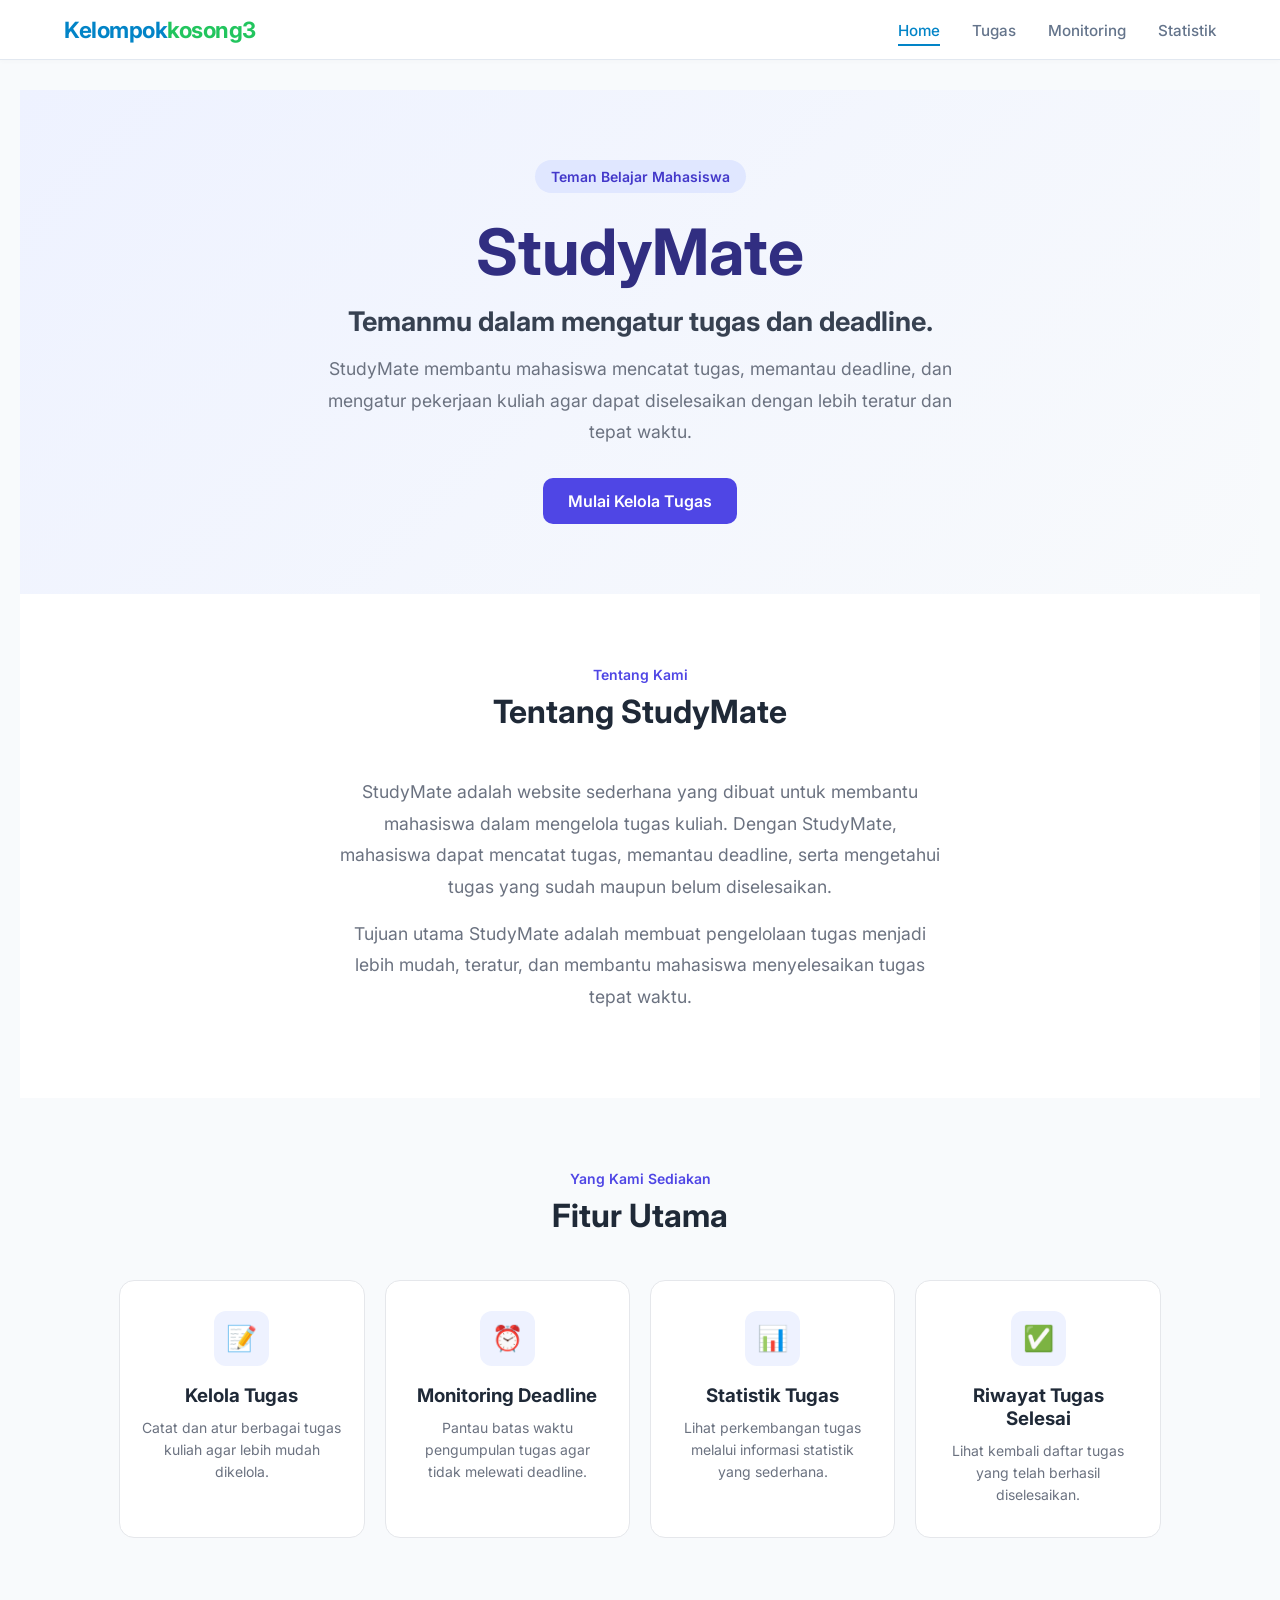
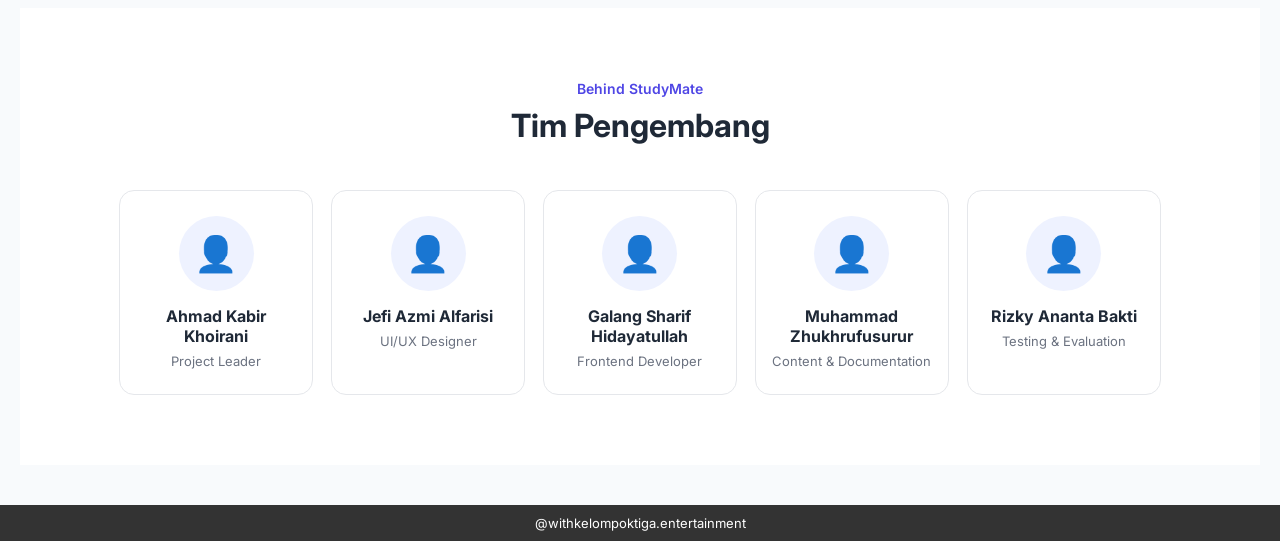
==== index.html @ 1a404bc1 "Add files via upload" ====
<!DOCTYPE html>
<html lang="id">
<head>
    <meta charset="UTF-8">
    <meta name="viewport" content="width=device-width, initial-scale=1.0">
    <title>Beranda</title>
    <link rel="stylesheet" href="css/style.css">
    <link href="https://fonts.googleapis.com/css2?family=Inter:wght@400;500;600;700&display=swap" rel="stylesheet">
</head>
<body>
<!-- header -->
<header class="office-header">
    <div class="nav-container">
        <a href="#" class="logo">Kelompok<span>kosong3</span></a>
        <!-- Menu Navigasi -->
        <nav class="nav-menu">
            <ul>
                <li><a href="index.html" class="nav-link active">Home</a></li>
                <li><a href="tugas.html" class="nav-link">Tugas</a></li>
                <li><a href="monitoring.html" class="nav-link">Monitoring</a></li>
                <li><a href="statistik.html" class="nav-link">Statistik</a></li>
            </ul>
        </nav>
        <!-- <button class="action-btn" id="portalBtn">Masuk Portal</button> -->
    </div>
</header>
<!-- header tutup -->

<main class="content-area">
   <main class="studymate-home">

    <!-- HERO SECTION -->
    <section class="hero">
        <div class="hero-content">
            <span class="hero-badge">Teman Belajar Mahasiswa</span>

            <h1>StudyMate</h1>

            <h2>
                Temanmu dalam mengatur tugas dan deadline.
            </h2>

            <p>
                StudyMate membantu mahasiswa mencatat tugas,
                memantau deadline, dan mengatur pekerjaan kuliah
                agar dapat diselesaikan dengan lebih teratur dan tepat waktu.
            </p>

            <a href="tugas.html" class="btn-primary">
                Mulai Kelola Tugas
            </a>
        </div>
    </section>


    <!-- TENTANG STUDYMATE -->
    <section class="about">
        <div class="section-title">
            <span>Tentang Kami</span>
            <h2>Tentang StudyMate</h2>
        </div>

        <div class="about-content">
            <div class="about-text">
                <p>
                    StudyMate adalah website sederhana yang dibuat untuk
                    membantu mahasiswa dalam mengelola tugas kuliah.
                    Dengan StudyMate, mahasiswa dapat mencatat tugas,
                    memantau deadline, serta mengetahui tugas yang sudah
                    maupun belum diselesaikan.
                </p>

                <p>
                    Tujuan utama StudyMate adalah membuat pengelolaan
                    tugas menjadi lebih mudah, teratur, dan membantu
                    mahasiswa menyelesaikan tugas tepat waktu.
                </p>
            </div>
        </div>
    </section>


    <!-- FITUR UTAMA -->
    <section class="features">
        <div class="section-title">
            <span>Yang Kami Sediakan</span>
            <h2>Fitur Utama</h2>
        </div>

        <div class="feature-container">

            <!-- Card 1 -->
            <div class="feature-card">
                <div class="feature-icon">📝</div>
                <h3>Kelola Tugas</h3>
                <p>
                    Catat dan atur berbagai tugas kuliah
                    agar lebih mudah dikelola.
                </p>
            </div>

            <!-- Card 2 -->
            <div class="feature-card">
                <div class="feature-icon">⏰</div>
                <h3>Monitoring Deadline</h3>
                <p>
                    Pantau batas waktu pengumpulan tugas
                    agar tidak melewati deadline.
                </p>
            </div>

            <!-- Card 3 -->
            <div class="feature-card">
                <div class="feature-icon">📊</div>
                <h3>Statistik Tugas</h3>
                <p>
                    Lihat perkembangan tugas melalui
                    informasi statistik yang sederhana.
                </p>
            </div>

            <!-- Card 4 -->
            <div class="feature-card">
                <div class="feature-icon">✅</div>
                <h3>Riwayat Tugas Selesai</h3>
                <p>
                    Lihat kembali daftar tugas yang
                    telah berhasil diselesaikan.
                </p>
            </div>

        </div>
    </section>


    <!-- TIM PENGEMBANG -->
    <section class="team">
        <div class="section-title">
            <span>Behind StudyMate</span>
            <h2>Tim Pengembang</h2>
        </div>

        <div class="team-container">

            <!-- Anggota 1 -->
            <div class="team-card">
                <div class="avatar">👤</div>
                <h3>Ahmad Kabir Khoirani</h3>
                <p>Project Leader</p>
            </div>

            <!-- Anggota 2 -->
            <div class="team-card">
                <div class="avatar">👤</div>
                <h3>Jefi Azmi Alfarisi</h3>
                <p>UI/UX Designer</p>
            </div>

            <!-- Anggota 3 -->
            <div class="team-card">
                <div class="avatar">👤</div>
                <h3>Galang Sharif Hidayatullah</h3>
                <p>Frontend Developer</p>
            </div>

            <!-- Anggota 4 -->
            <div class="team-card">
                <div class="avatar">👤</div>
                <h3>Muhammad Zhukhrufusurur</h3>
                <p>Content & Documentation</p>
            </div>

            <!-- Anggota 5 -->
            <div class="team-card">
                <div class="avatar">👤</div>
                <h3>Rizky Ananta Bakti</h3>
                <p>Testing & Evaluation</p>
            </div>

        </div>
    </section>
</main>
</main>


<!-- footer -->
<footer>
    @withkelompoktiga.entertainment
</footer>
<!-- footer tutup -->

    <!-- JavaScript untuk Interaksi Tombol -->
<script>
    const btn = document.getElementById('portalBtn');
    btn.addEventListener('click', function() {
        alert('Kalo memang lagi sedih dengerin musik ini aja yaa...');
        btn.textContent = 'Memuat...';
        btn.style.backgroundColor = '#4ade80'; // Hijau muda
        window.location.href = "https://www.youtube.com/watch?v=sEkkb8g-39g";
    });
</script>
<script src="js/script.js"></script>
</body>
</html>
---- css/style.css ----
/* Pengaturan Dasar */
* {
    box-sizing: border-box;
    margin: 0;
    padding: 0;
}

body {
    background-color: #f8fafc; 
    color: #334155; 
    font-family: 'Inter', sans-serif;
    margin: 0;
    min-height: 100vh;
    display: flex;
    flex-direction: column;
}

/* Header & Navigasi Kantor */
.office-header {
    background: #ffffff; 
    border-bottom: 1px solid #e2e8f0;
    position: fixed;
    top: 0;
    left: 0;
    width: 100%;
    z-index: 1000;
    box-shadow: 0 2px 4px rgba(0, 0, 0, 0.02);
}

.nav-container {
    max-width: 1200px;
    margin: 0 auto;
    display: flex;
    justify-content: space-between;
    align-items: center;
    padding: 16px 24px;
}

.logo {
    font-weight: 700;
    font-size: 1.4rem;
    color: #0284c7; 
    text-decoration: none;
    letter-spacing: -0.5px;
}

.logo span {
    color: #22c55e; 
}

/* Daftar Menu */
.nav-menu ul {
    list-style: none;
    display: flex;
    gap: 32px;
}

/* Tautan Menu */
.nav-link {
    text-decoration: none;
    color: #64748b;
    font-size: 0.95rem;
    font-weight: 500;
    position: relative;
    transition: color 0.2s ease;
}

/* Efek Garis Bawah saat Hover (Warna Biru) */
.nav-link::after {
    content: '';
    position: absolute;
    width: 0;
    height: 2px;
    bottom: -6px;
    left: 0;
    background-color: #0284c7;
    transition: width 0.2s ease;
}

.nav-link:hover, .nav-link.active {
    color: #0284c7;
}

.nav-link:hover::after, .nav-link.active::after {
    width: 100%;
}

/* Tombol Aksi Korporat (Warna Biru dengan Aksen Hijau) */
.action-btn {
    margin: 20px;
    background-color: #0284c7;
    border: none;
    color: #ffffff;
    padding: 10px 20px;
    font-family: 'Inter', sans-serif;
    font-size: 0.9rem;
    font-weight: 600;
    border-radius: 6px;
    cursor: pointer;
    transition: background-color 0.2s ease, transform 0.1s ease;
}

/* Efek saat tombol disentuh mouse (Berubah ke hijau muda segar) */
.action-btn:hover {
    background-color: #16a34a; 
    transform: translateY(-1px);
}

/* Area Konten Contoh */
.content-area {
    margin-top: 50px;
    text-align: center;
    padding: 40px 20px;
}

.content-area h1 {
    font-size: 2.2rem;
    font-weight: 700;
    color: #0f172a;
    margin-bottom: 12px;
}

.content-area p {
    color: #64748b;
    font-size: 1.1rem;
    max-width: 600px;
    margin: 0 auto;
}

.transisi {
    display: flex;
    justify-content: center;
}

footer {
    background-color: #333;
    color: white;
    text-align: center;
    padding: 10px;
    position: static;
    font-size: small;
    margin-top: auto;
}

/* ==================================================
   TAMBAHAN CSS - BERANDA STUDYMATE
   ================================================== */

/* GENERAL */
.studymate-home {
    width: 100%;
    overflow: hidden;
}

.studymate-home section {
    padding: 70px 8%;
}

.section-title {
    text-align: center;
    margin-bottom: 45px;
}

.section-title span {
    font-size: 14px;
    font-weight: 600;
    color: #4f46e5;
}

.section-title h2 {
    font-size: 32px;
    margin-top: 8px;
    color: #1f2937;
}


/* =========================
   HERO
   ========================= */

.hero {
    min-height: 500px;
    display: flex;
    align-items: center;
    justify-content: center;
    text-align: center;

    background: linear-gradient(
        135deg,
        #eef2ff,
        #f8fafc
    );
}

.hero-content {
    max-width: 750px;
}

.hero-badge {
    display: inline-block;
    padding: 8px 16px;
    border-radius: 30px;
    background: #e0e7ff;
    color: #4338ca;
    font-size: 14px;
    font-weight: 600;
    margin-bottom: 20px;
}

.hero h1 {
    font-size: 64px;
    margin: 0;
    color: #312e81;
}

.hero h2 {
    font-size: 27px;
    color: #374151;
    margin: 15px 0;
}

.hero p {
    max-width: 650px;
    margin: 0 auto 30px;
    line-height: 1.8;
    color: #6b7280;
}


/* TOMBOL */
.btn-primary {
    display: inline-block;
    padding: 13px 25px;
    border-radius: 10px;

    background: #4f46e5;
    color: white;

    text-decoration: none;
    font-weight: 600;

    transition: 0.3s;
}

.btn-primary:hover {
    background: #3730a3;
    transform: translateY(-2px);
}


/* =========================
   TENTANG STUDYMATE
   ========================= */

.about {
    background: white;
}

.about-content {
    max-width: 850px;
    margin: auto;
    text-align: center;
}

.about-text p {
    color: #6b7280;
    line-height: 1.8;
    margin-bottom: 15px;
}


/* =========================
   FITUR UTAMA
   ========================= */

.features {
    background: #f8fafc;
}

.feature-container {
    display: grid;
    grid-template-columns: repeat(4, 1fr);
    gap: 20px;
}

.feature-card {
    background: white;
    padding: 30px 22px;
    border-radius: 15px;
    text-align: center;

    border: 1px solid #e5e7eb;

    transition: 0.3s;
}

.feature-card:hover {
    transform: translateY(-5px);
    box-shadow: 0 10px 25px rgba(0, 0, 0, 0.08);
}

.feature-icon {
    width: 55px;
    height: 55px;

    margin: 0 auto 18px;

    display: flex;
    align-items: center;
    justify-content: center;

    background: #eef2ff;
    border-radius: 12px;

    font-size: 25px;
}

.feature-card h3 {
    color: #1f2937;
    margin-bottom: 10px;
}

.feature-card p {
    color: #6b7280;
    line-height: 1.6;
    font-size: 14px;
}


/* =========================
   TIM PENGEMBANG
   ========================= */

.team {
    background: white;
}

.team-container {
    display: grid;
    grid-template-columns: repeat(5, 1fr);
    gap: 18px;
}

.team-card {
    padding: 25px 15px;
    text-align: center;

    border: 1px solid #e5e7eb;
    border-radius: 15px;

    transition: 0.3s;
}

.team-card:hover {
    transform: translateY(-5px);
    box-shadow: 0 8px 20px rgba(0, 0, 0, 0.07);
}

.avatar {
    width: 75px;
    height: 75px;

    margin: 0 auto 15px;

    display: flex;
    align-items: center;
    justify-content: center;

    border-radius: 50%;

    background: #eef2ff;

    font-size: 35px;
}

.team-card h3 {
    font-size: 16px;
    color: #1f2937;
    margin-bottom: 7px;
}

.team-card p {
    font-size: 13px;
    color: #6b7280;
}


/* =========================
   RESPONSIVE
   ========================= */

@media (max-width: 1000px) {

    .feature-container {
        grid-template-columns: repeat(2, 1fr);
    }

    .team-container {
        grid-template-columns: repeat(3, 1fr);
    }

}


@media (max-width: 600px) {

    .studymate-home section {
        padding: 50px 6%;
    }

    .hero h1 {
        font-size: 45px;
    }

    .hero h2 {
        font-size: 21px;
    }

    .feature-container {
        grid-template-columns: 1fr;
    }

    .team-container {
        grid-template-columns: 1fr;
    }

}

/* CSS Tugas */


/* CSS Monitoring */


/* CSS Statik */
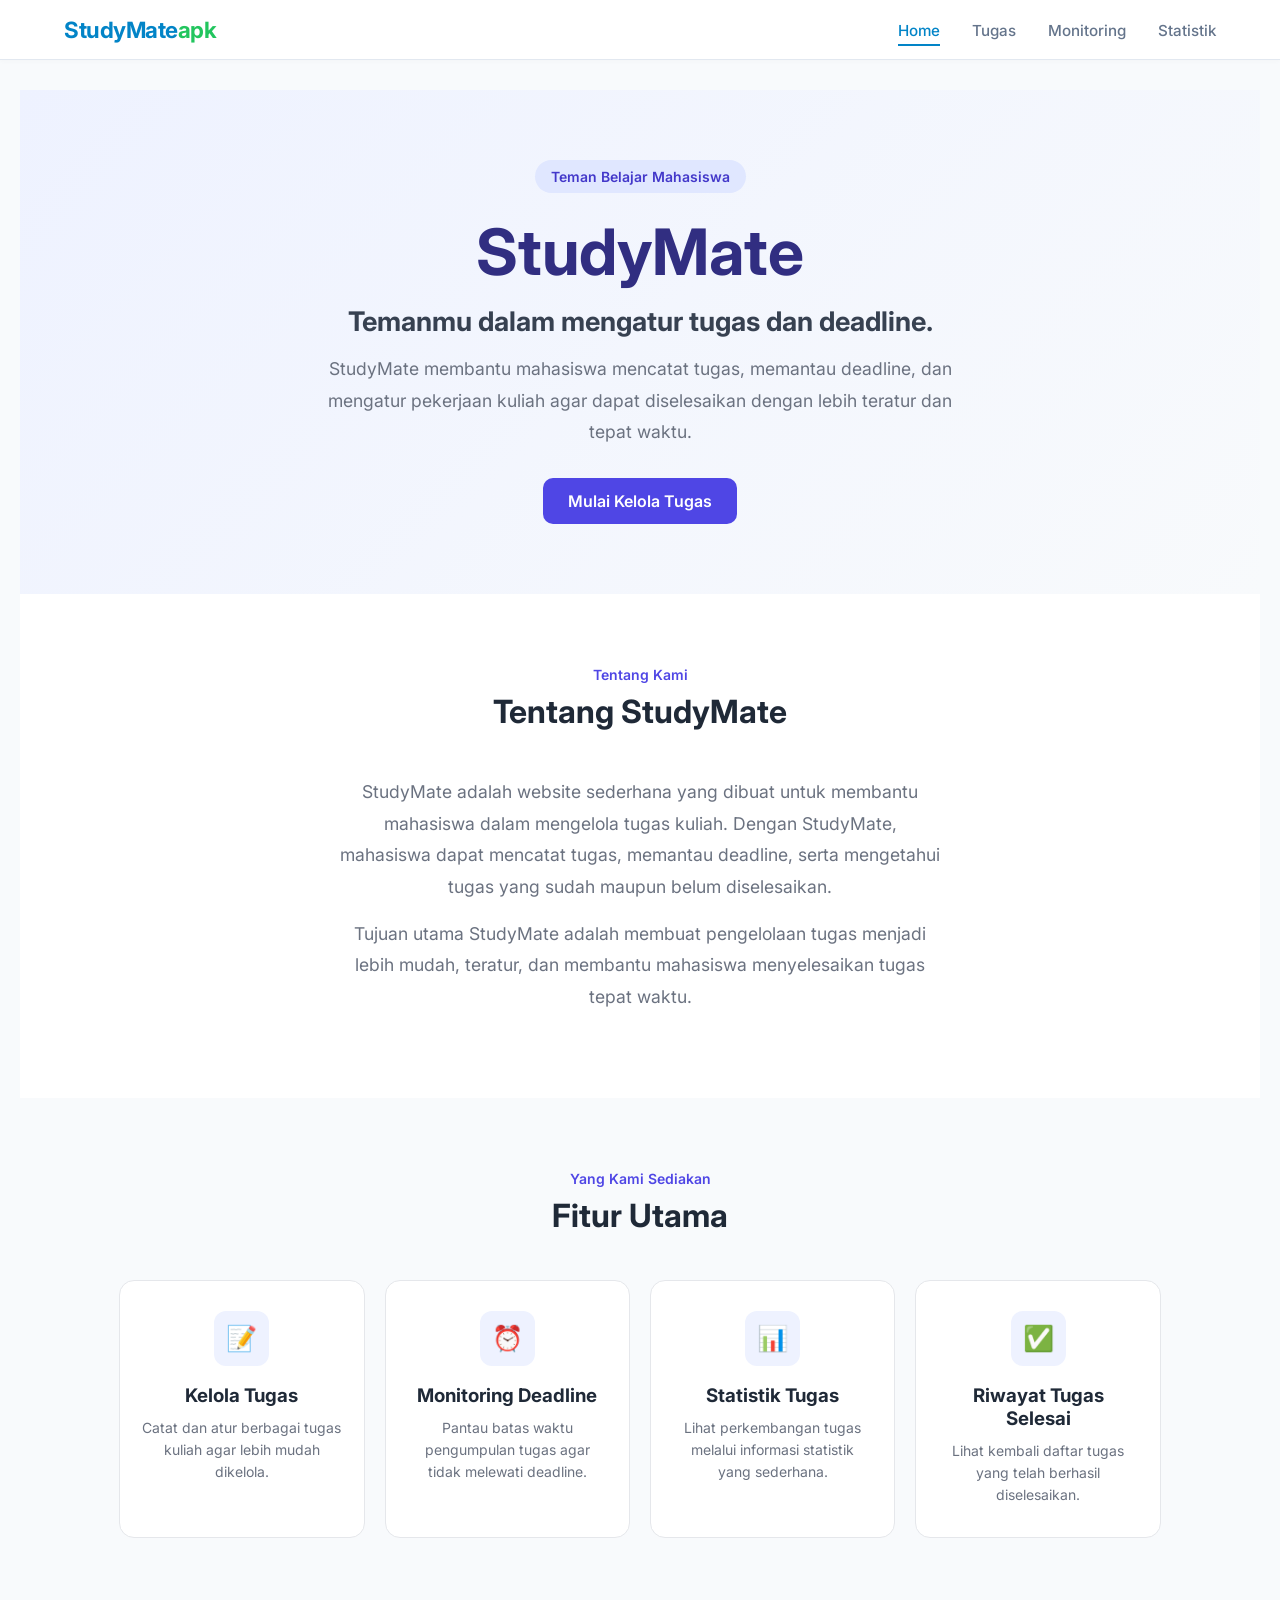
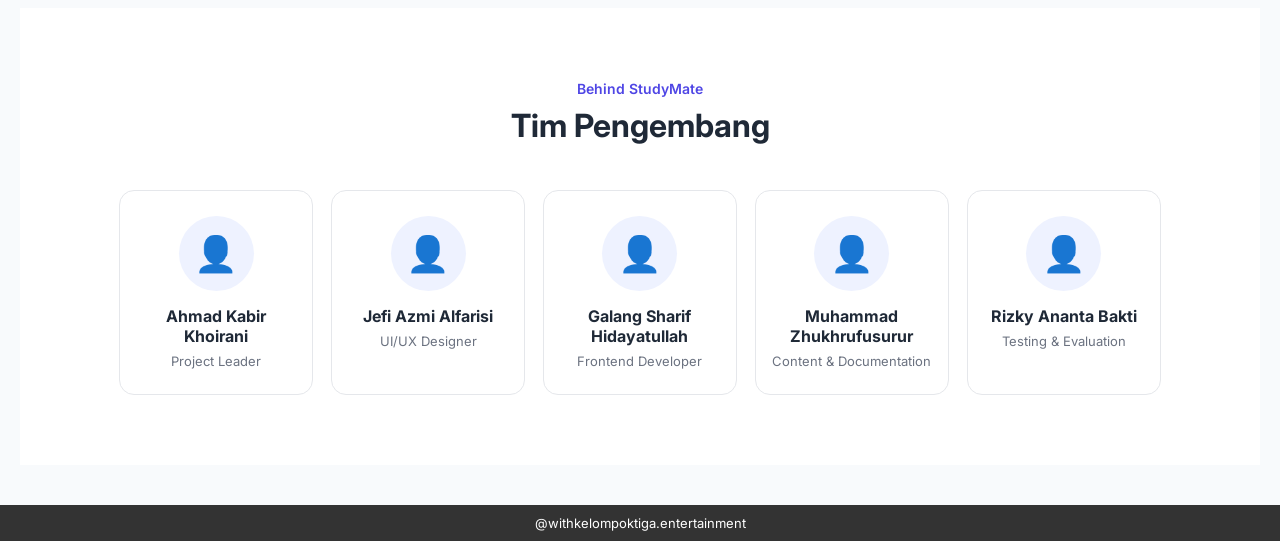
==== commit cfda88d8: "merubah tulisan" ====
--- a/index.html
+++ b/index.html
@@ -11,7 +11,7 @@
 <!-- header -->
 <header class="office-header">
     <div class="nav-container">
-        <a href="#" class="logo">Kelompok<span>kosong3</span></a>
+        <a href="index.html" class="logo">StudyMate<span>apk</span></a>
         <!-- Menu Navigasi -->
         <nav class="nav-menu">
             <ul>
@@ -201,4 +201,4 @@
 </script>
 <script src="js/script.js"></script>
 </body>
-</html>+</html>
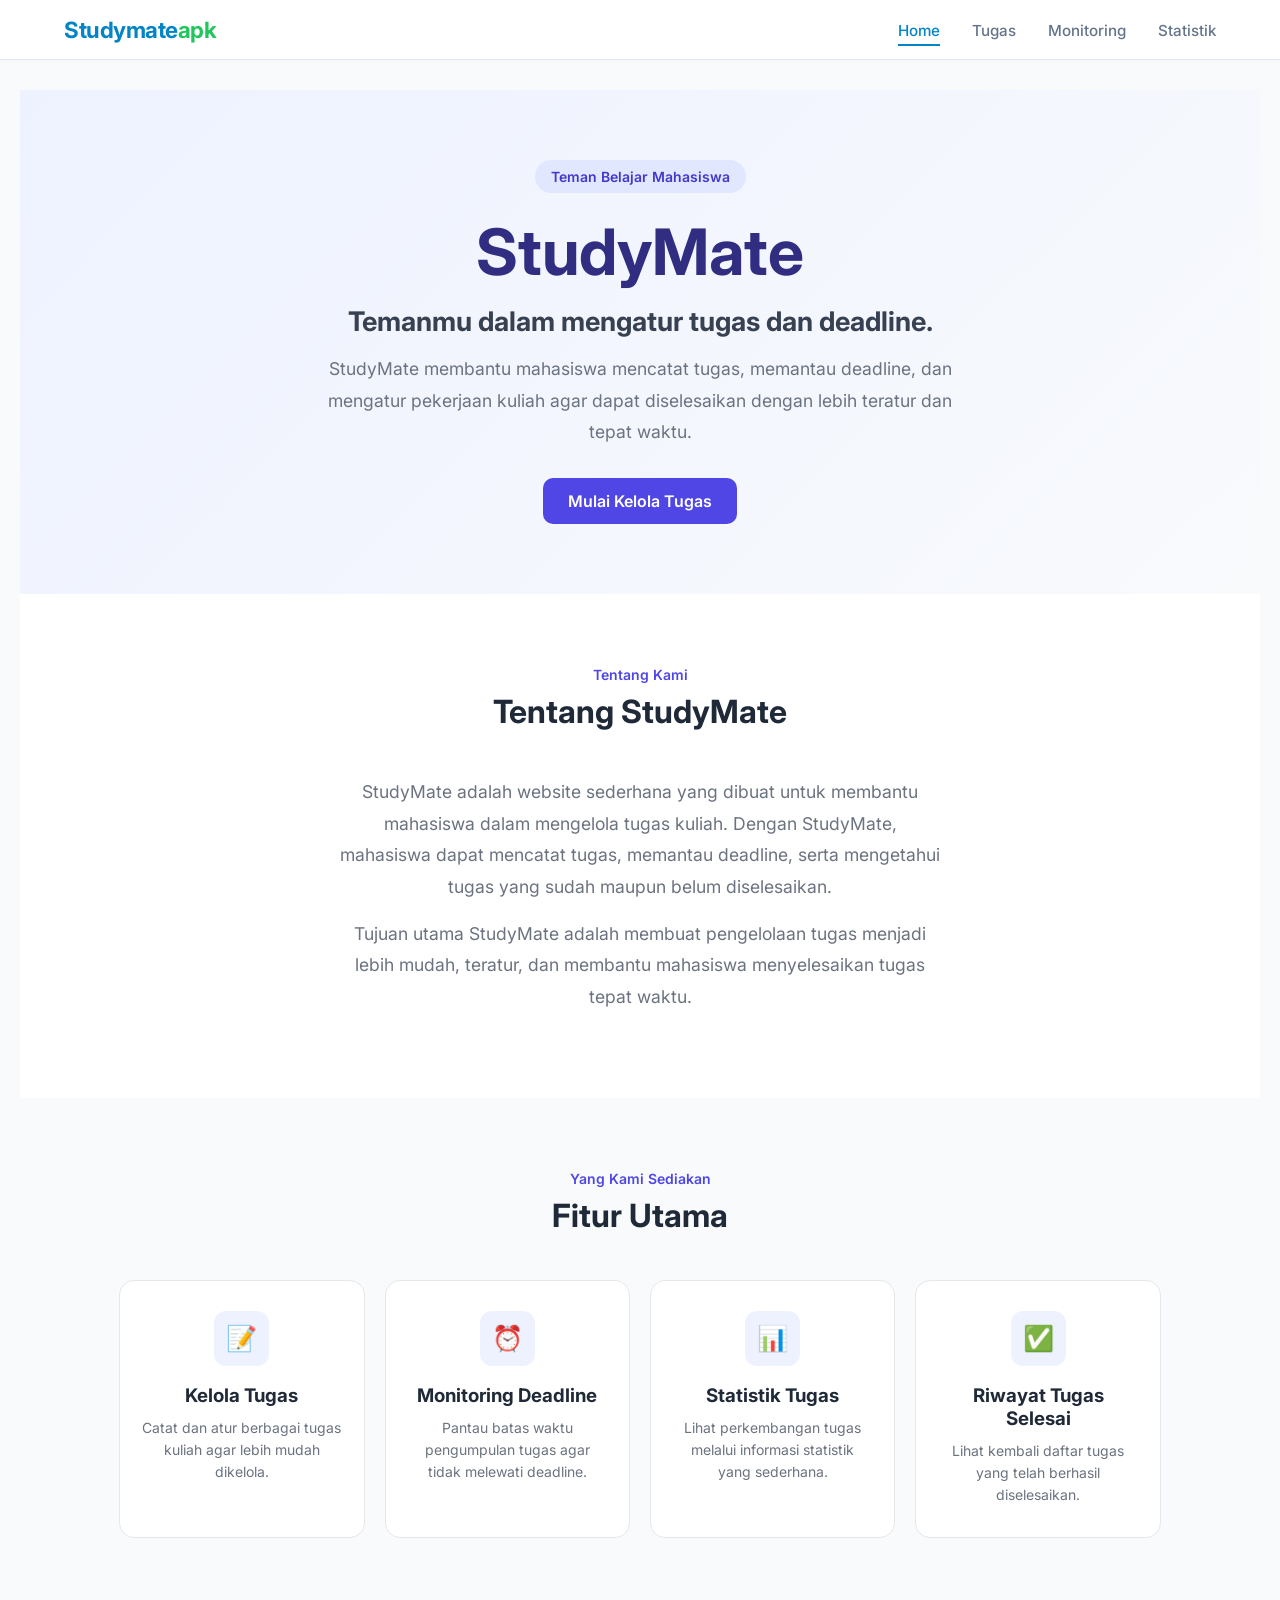
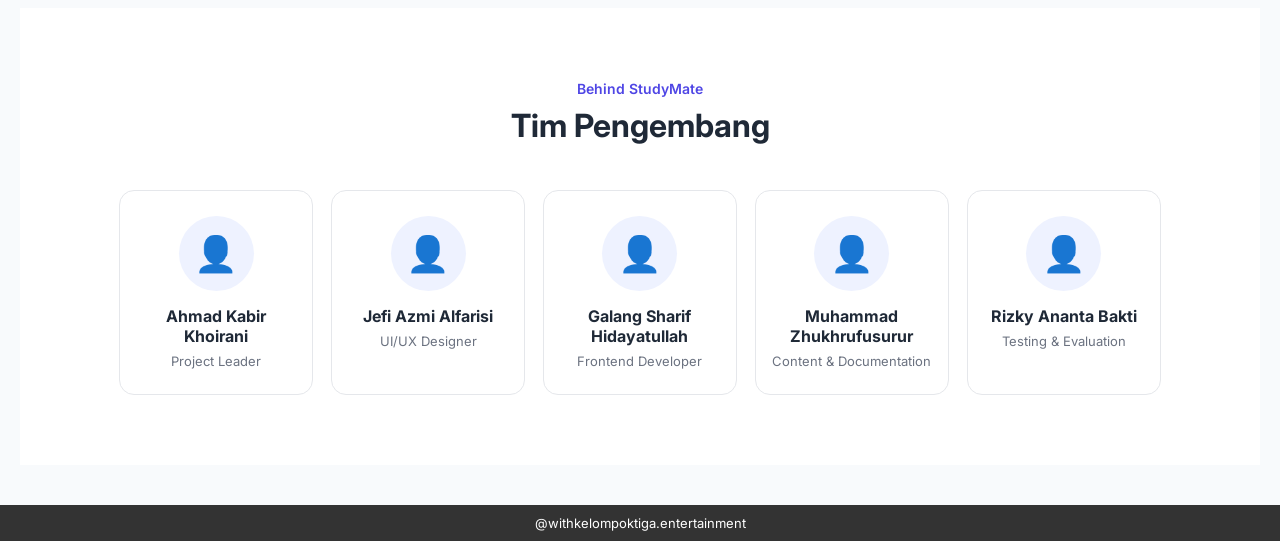
==== commit c263f20e: "merubah dikit" ====
--- a/index.html
+++ b/index.html
@@ -11,7 +11,7 @@
 <!-- header -->
 <header class="office-header">
     <div class="nav-container">
-        <a href="index.html" class="logo">StudyMate<span>apk</span></a>
+        <a href="index.html" class="logo">Studymate<span>apk</span></a>
         <!-- Menu Navigasi -->
         <nav class="nav-menu">
             <ul>
